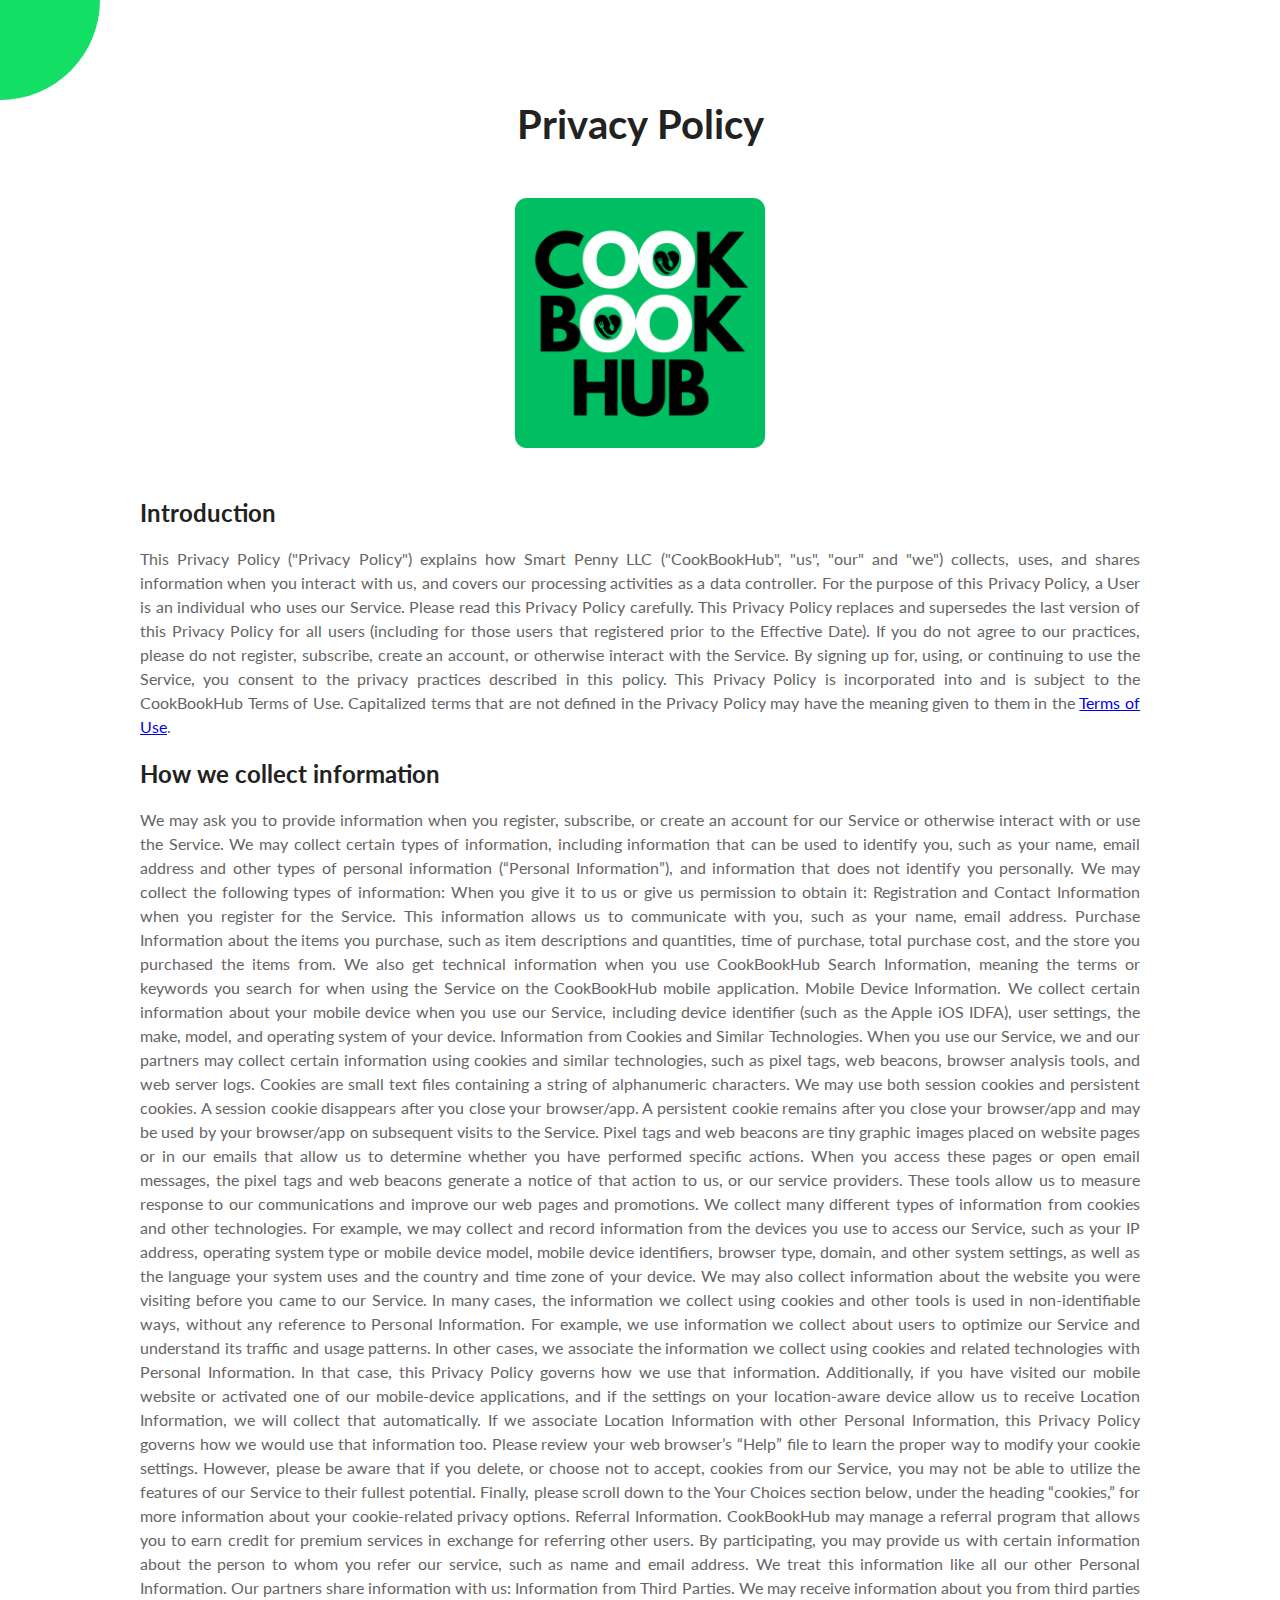
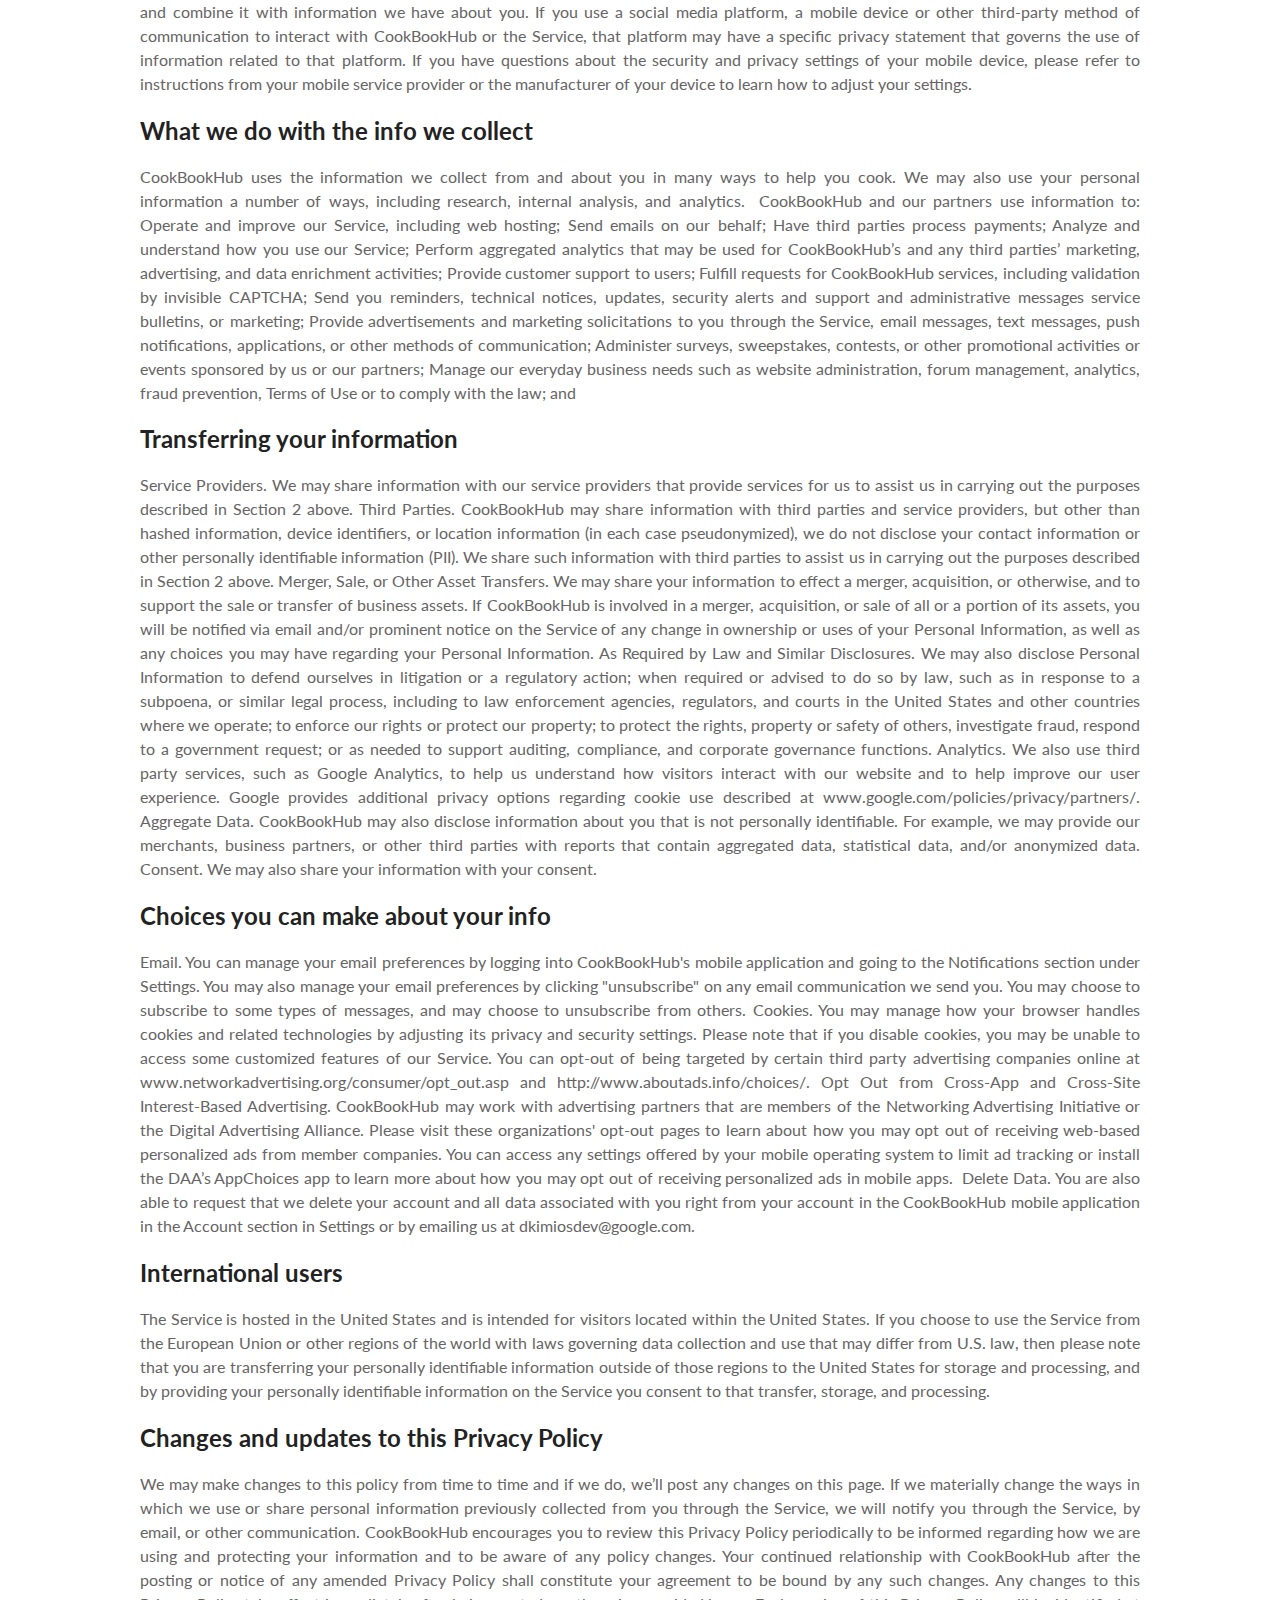
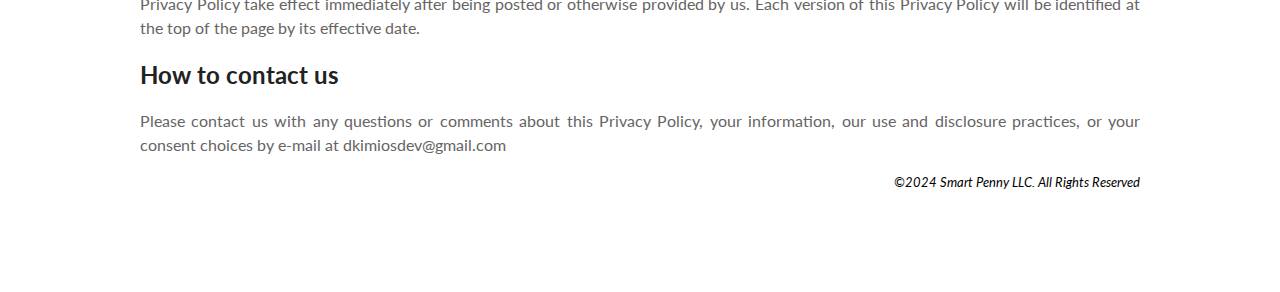
==== policy.html @ c8c92d71 "initial commit" ====
<!DOCTYPE html>
<html lang="en">

<head>
    <meta charset="UTF-8">
    <meta http-equiv="X-UA-Compatible" content="IE=edge">
    <meta name="viewport" content="width=device-width, initial-scale=1.0">
    <title>policy</title>
    <link rel="stylesheet" href="https://cdnjs.cloudflare.com/ajax/libs/font-awesome/5.14.0/css/all.min.css"
        integrity="sha512-1PKOgIY59xJ8Co8+NE6FZ+LOAZKjy+KY8iq0G4B3CyeY6wYHN3yt9PW0XpSriVlkMXe40PTKnXrLnZ9+fkDaog=="
        crossorigin="anonymous" />
    <link rel="stylesheet" href="style.css">
</head>

<body>
    <div class="container">
        <div class="circle-container">
            <div class="circle">
                <button id="close">
                    <i class="fas fa-times"></i>
                </button>
                <button id="open">
                    <i class="fas fa-bars"></i>
                </button>
            </div>
        </div>

        <div class="content">
            <h1 id="title">Privacy Policy</h1>
            <img id="image" src="images/logo.png" alt="image1">
            
            <h2 id="policy">Introduction</h2> 
            <p>This Privacy Policy ("Privacy Policy") explains how Smart Penny LLC ("CookBookHub", "us", "our" and "we") collects, uses, and shares information when you interact with us, and covers our processing activities as a data controller. For the purpose of this Privacy Policy, a User is an individual who uses our Service.
                Please read this Privacy Policy carefully. This Privacy Policy replaces and supersedes the last version of this Privacy Policy for all users (including for those users that registered prior to the Effective Date). If you do not agree to our practices, please do not register, subscribe, create an account, or otherwise interact with the Service. By signing up for, using, or continuing to use the Service, you consent to the privacy practices described in this policy.
                This Privacy Policy is incorporated into and is subject to the CookBookHub Terms of Use. Capitalized terms that are not defined in the Privacy Policy may have the meaning given to them in the <a href="./terms.html" title="Contact"> Terms of Use</a>.
            </p>

            <h2>How we collect information</h2>

            <p>We may ask you to provide information when you register, subscribe, or create an account for our Service or otherwise interact with or use the Service. We may collect certain types of information, including information that can be used to identify you, such as your name, email address and other types of personal information (“Personal Information”), and information that does not identify you personally. We may collect the following types of information:
                When you give it to us or give us permission to obtain it:
                Registration and Contact Information when you register for the Service. This information allows us to communicate with you, such as your name, email address. 
                Purchase Information about the items you purchase, such as item descriptions and quantities, time of purchase, total purchase cost, and the store you purchased the items from.‍
                We also get technical information when you use CookBookHub
                Search Information, meaning the terms or keywords you search for when using the Service on the CookBookHub mobile application.
                Mobile Device Information. We collect certain information about your mobile device when you use our Service, including device identifier (such as the Apple iOS IDFA), user settings, the make, model, and operating system of your device. 
                Information from Cookies and Similar Technologies. When you use our Service, we and our partners may collect certain information using cookies and similar technologies, such as pixel tags, web beacons, browser analysis tools, and web server logs. Cookies are small text files containing a string of alphanumeric characters. We may use both session cookies and persistent cookies. A session cookie disappears after you close your browser/app. A persistent cookie remains after you close your browser/app and may be used by your browser/app on subsequent visits to the Service. Pixel tags and web beacons are tiny graphic images placed on website pages or in our emails that allow us to determine whether you have performed specific actions. When you access these pages or open email messages, the pixel tags and web beacons generate a notice of that action to us, or our service providers. These tools allow us to measure response to our communications and improve our web pages and promotions.
                
                We collect many different types of information from cookies and other technologies. For example, we may collect and record information from the devices you use to access our Service, such as your IP address, operating system type or mobile device model, mobile device identifiers, browser type, domain, and other system settings, as well as the language your system uses and the country and time zone of your device. We may also collect information about the website you were visiting before you came to our Service.
                
                In many cases, the information we collect using cookies and other tools is used in non-identifiable ways, without any reference to Personal Information. For example, we use information we collect about users to optimize our Service and understand its traffic and usage patterns. In other cases, we associate the information we collect using cookies and related technologies with Personal Information. In that case, this Privacy Policy governs how we use that information. Additionally, if you have visited our mobile website or activated one of our mobile-device applications, and if the settings on your location-aware device allow us to receive Location Information, we will collect that automatically. If we associate Location Information with other Personal Information, this Privacy Policy governs how we would use that information too.
                
                Please review your web browser’s “Help” file to learn the proper way to modify your cookie settings. However, please be aware that if you delete, or choose not to accept, cookies from our Service, you may not be able to utilize the features of our Service to their fullest potential. Finally, please scroll down to the Your Choices section below, under the heading “cookies,” for more information about your cookie-related privacy options.
                Referral Information. CookBookHub may manage a referral program that allows you to earn credit for premium services in exchange for referring other users. By participating, you may provide us with certain information about the person to whom you refer our service, such as name and email address. We treat this information like all our other Personal Information.
                Our partners share information with us:
                Information from Third Parties. We may receive information about you from third parties and combine it with information we have about you.
                
                If you use a social media platform, a mobile device or other third-party method of communication to interact with CookBookHub or the Service, that platform may have a specific privacy statement that governs the use of information related to that platform. If you have questions about the security and privacy settings of your mobile device, please refer to instructions from your mobile service provider or the manufacturer of your device to learn how to adjust your settings.
                </p>

                <h2>‍What we do with the info we collect</h2>
                <p>CookBookHub uses the information we collect from and about you in many ways to help you cook. We may also use your personal information a number of ways, including research, internal analysis, and analytics.
                    ‍
                    CookBookHub and our partners use information to:
                    Operate and improve our Service, including web hosting;
                    Send emails on our behalf;
                    Have third parties process payments;
                    Analyze and understand how you use our Service;
                    Perform aggregated analytics that may be used for CookBookHub’s and any third parties’ marketing, advertising, and data enrichment activities;
                    Provide customer support to users;
                    Fulfill requests for CookBookHub services, including validation by invisible CAPTCHA;
                    Send you reminders, technical notices, updates, security alerts and support and administrative messages service bulletins, or marketing;
                    Provide advertisements and marketing solicitations to you through the Service, email messages, text messages, push notifications, applications, or other methods of communication;
                    Administer surveys, sweepstakes, contests, or other promotional activities or events sponsored by us or our partners;
                    Manage our everyday business needs such as website administration, forum management, analytics, fraud prevention, Terms of Use or to comply with the law; and
                    </p>

                    <h2>Transferring your information</h2>
                    <p>Service Providers. We may share information with our service providers that provide services for us to assist us in carrying out the purposes described in Section 2 above.


                        Third Parties. CookBookHub may share information with third parties and service providers, but other than hashed information, device identifiers, or location information (in each case pseudonymized), we do not disclose your contact information or other personally identifiable information (PII). We share such information with third parties to assist us in carrying out the purposes described in Section 2 above.
                        
                        
                        Merger, Sale, or Other Asset Transfers. We may share your information to effect a merger, acquisition, or otherwise, and to support the sale or transfer of business assets. If CookBookHub is involved in a merger, acquisition, or sale of all or a portion of its assets, you will be notified via email and/or prominent notice on the Service of any change in ownership or uses of your Personal Information, as well as any choices you may have regarding your Personal Information.
                        
                        
                        As Required by Law and Similar Disclosures. We may also disclose Personal Information to defend ourselves in litigation or a regulatory action; when required or advised to do so by law, such as in response to a subpoena, or similar legal process, including to law enforcement agencies, regulators, and courts in the United States and other countries where we operate; to enforce our rights or protect our property; to protect the rights, property or safety of others, investigate fraud, respond to a government request; or as needed to support auditing, compliance, and corporate governance functions.
                        
                        
                        Analytics. We also use third party services, such as Google Analytics, to help us understand how visitors interact with our website and to help improve our user experience. Google provides additional privacy options regarding cookie use described at www.google.com/policies/privacy/partners/.
                        
                        
                        Aggregate Data. CookBookHub may also disclose information about you that is not personally identifiable. For example, we may provide our merchants, business partners, or other third parties with reports that contain aggregated data, statistical data, and/or anonymized data.
                        Consent. We may also share your information with your consent.
                        </p>

                        <h2>Choices you can make about your info‍</h2>
                        <p>Email. You can manage your email preferences by logging into CookBookHub's mobile application and going to the Notifications section under Settings. You may also manage your email preferences by clicking "unsubscribe" on any email communication we send you. You may choose to subscribe to some types of messages, and may choose to unsubscribe from others.
                            ‍Cookies. You may manage how your browser handles cookies and related technologies by adjusting its privacy and security settings. Please note that if you disable cookies, you may be unable to access some customized features of our Service. You can opt-out of being targeted by certain third party advertising companies online at www.networkadvertising.org/consumer/opt_out.asp and http://www.aboutads.info/choices/.
                            Opt Out from Cross-App and Cross-Site Interest-Based Advertising. CookBookHub may work with advertising partners that are members of the Networking Advertising Initiative or the Digital Advertising Alliance. Please visit these organizations' opt-out pages to learn about how you may opt out of receiving web-based personalized ads from member companies. You can access any settings offered by your mobile operating system to limit ad tracking or install the DAA’s AppChoices app to learn more about how you may opt out of receiving personalized ads in mobile apps.
                            ‍
                            Delete Data. You are also able to request that we delete your account and all data associated with you right from your account in the CookBookHub mobile application in the Account section in Settings or by emailing us at dkimiosdev@google.com.‍
                        </p>

                        <h2>‍‍International users</h2>
                        <p>The Service is hosted in the United States and is intended for visitors located within the United States. If you choose to use the Service from the European Union or other regions of the world with laws governing data collection and use that may differ from U.S. law, then please note that you are transferring your personally identifiable information outside of those regions to the United States for storage and processing, and by providing your personally identifiable information on the Service you consent to that transfer, storage, and processing.
                        </p>

                        <h2>Changes and updates to this Privacy Policy</h2>
                        <p>We may make changes to this policy from time to time and if we do, we’ll post any changes on this page. If we materially change the ways in which we use or share personal information previously collected from you through the Service, we will notify you through the Service, by email, or other communication.
                            CookBookHub encourages you to review this Privacy Policy periodically to be informed regarding how we are using and protecting your information and to be aware of any policy changes. Your continued relationship with CookBookHub after the posting or notice of any amended Privacy Policy shall constitute your agreement to be bound by any such changes.
                            Any changes to this Privacy Policy take effect immediately after being posted or otherwise provided by us. Each version of this Privacy Policy will be identified at the top of the page by its effective date.
                        </p>

                        <h2> How to contact us</h2>
                        <p>Please contact us with any questions or comments about this Privacy Policy, your information, our use and disclosure practices, or your consent choices by e-mail at dkimiosdev@gmail.com 
                        </p>

                        <p id="privacy-policy-footer">©2024 Smart Penny LLC. All Rights Reserved</p>

        </div>
    </div>

    <nav>
        <ul>
            <li><i class="fas fa-home">  <a href="./index.html" title="Home"> Home </a> </i></li>
            <li><i class="fas fa-user-alt"> <a href="./about.html" title="About"> About </a> </i></li>
            <li><i class="fas fa-envelope"> <a href="./contact.html" title="Contact"> Contact </a> </i></li>
        </ul>
    </nav>
    
    <script src="script.js"></script>
</body>

</html>
---- style.css ----
@import url('https://fonts.googleapis.com/css?family=Lato&display=swap');

* {
  box-sizing: border-box;
}

body {
  font-family: 'Lato', sans-serif;
  align-items: center;
  background-color: #333;
  color: #222;
  overflow-x: hidden;
  margin: 0;
}

.container {
  background-color: #ffffff;
  transform-origin: top left;
  transition: transform 0.5s linear;
  width: 100vw;
  min-height: 100vh;
  padding: 50px;
}

.container.show-nav {
  transform: rotate(-20deg);
}

.circle-container {
  position: fixed;
  top: -100px;
  left: -100px;
}

.circle {
  background-color: #13df65;
  height: 200px;
  width: 200px;
  border-radius: 50%;
  position: relative;
  transition: transform 0.5s linear;
}

.container.show-nav .circle {
  transform: rotate(-70deg);
}

.circle button {
  cursor: pointer;
  position: absolute;
  top: 50%;
  left: 50%;
  height: 100px;
  background: transparent;
  border: 0;
  font-size: 26px;
  color: #fff;
}

.circle button:focus {
  outline: none;
}

.circle button#open {
  left: 60%;
}

.content {
  text-align: justify;
}

.container img#image {
  display: block;
  margin: 50px;
  margin-left: auto;
  margin-right: auto;
  width: 250px;
}

.circle button#close {
  top: 60%;
  transform: rotate(90deg);
  transform-origin: top left;
}

.container.show-nav + nav li {
  transform: translateX(0);
  transition-delay: 0.3s;
}

nav {
  position: fixed;
  bottom: 40px;
  left: 0;
  z-index: 100;
}

nav ul {
  list-style-type: none;
  padding-left: 30px;
}

nav ul li {
  text-transform: uppercase;
  color: #fff;
  margin: 40px 0;
  transform: translateX(-100%);
  transition: transform 0.4s ease-in;
}

nav ul li i {
  font-size: 20px;
  margin-right: 10px;
}

nav ul li + li {
  margin-left: 15px;
  transform: translateX(-150%);
}

nav ul li + li + li {
  margin-left: 30px;
  transform: translateX(-200%);
}

nav a{
  color: #fafafa;
  text-decoration: none;
  transition: all 0.5s;
}

nav a:hover {
  color: #FF7979;
  font-weight: bold;
}

.content img {
  max-width: 100%;
}

.content {
  max-width: 1000px;
  margin: 50px auto;
}

.content h1 {
  margin: 0;
  text-align: center;
}

.content small {
  color: #555;
  font-style: italic;
}

.content p {
  color: #666464;
  line-height: 1.5;
}

#footer2 {
  position: absolute;
  bottom: 50px;
  right: 100px;
  font-style: italic;
  font-size: small;
  color: black;
}

#contact {
  font-size: 25px !important;
  font-style: normal;
  text-align: center;
}

mark {
  background-color: white;
  font-weight: bold;
  font-style: italic;
}

#title {
  font-size: 40px !important;
}

#policy {
  text-align: left;
}

#privacy-policy-footer {
  text-align: right;
  font-style: italic;
  font-size: small;
  color: black;
}

#footer-left {
  position: absolute;
  bottom: 50px;
  left: 100px;
  font-style: italic;
  font-size: small;
  color: black;
}

.container2 {
  display: flex;
  max-width: 1000px;
  margin: 50px auto
}

.panel {
  background-size: auto 100%;
  background-position: center;
  background-repeat: no-repeat;
  height: 50vh!important;
  border-radius: 20px;
  color: #2dd33b;
  cursor: pointer;
  flex: 0.5;
  margin: 10px;
  position: relative;
  transition: flex 0.7s ease-in;
}

.panel.active {
  flex: 5; 
}

.panel.inactive {
  filter: blur(3px);
}


@media(max-width: 480px) {
  .container2 {
    width: 50vw;
  }

  .panel:nth-of-type(4),
  .panel:nth-of-type(5) {
    display: none;
  }
}
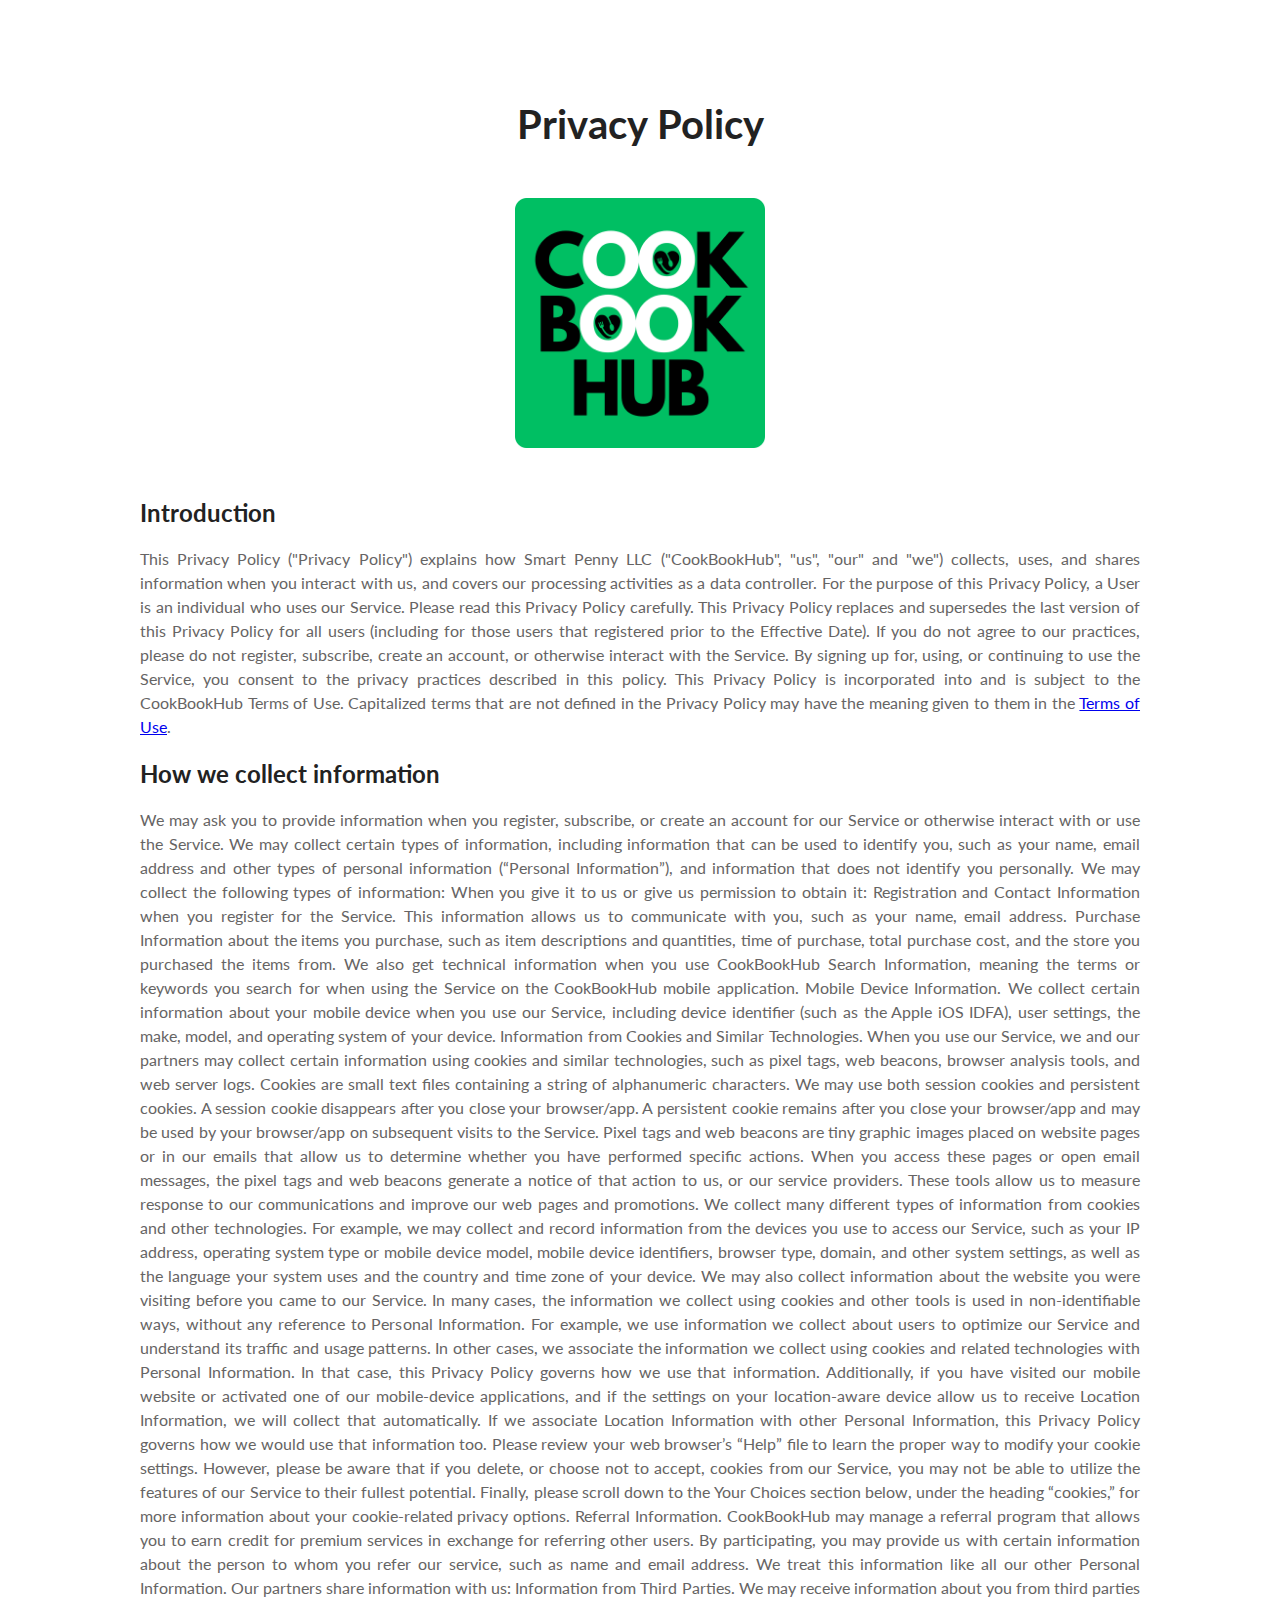
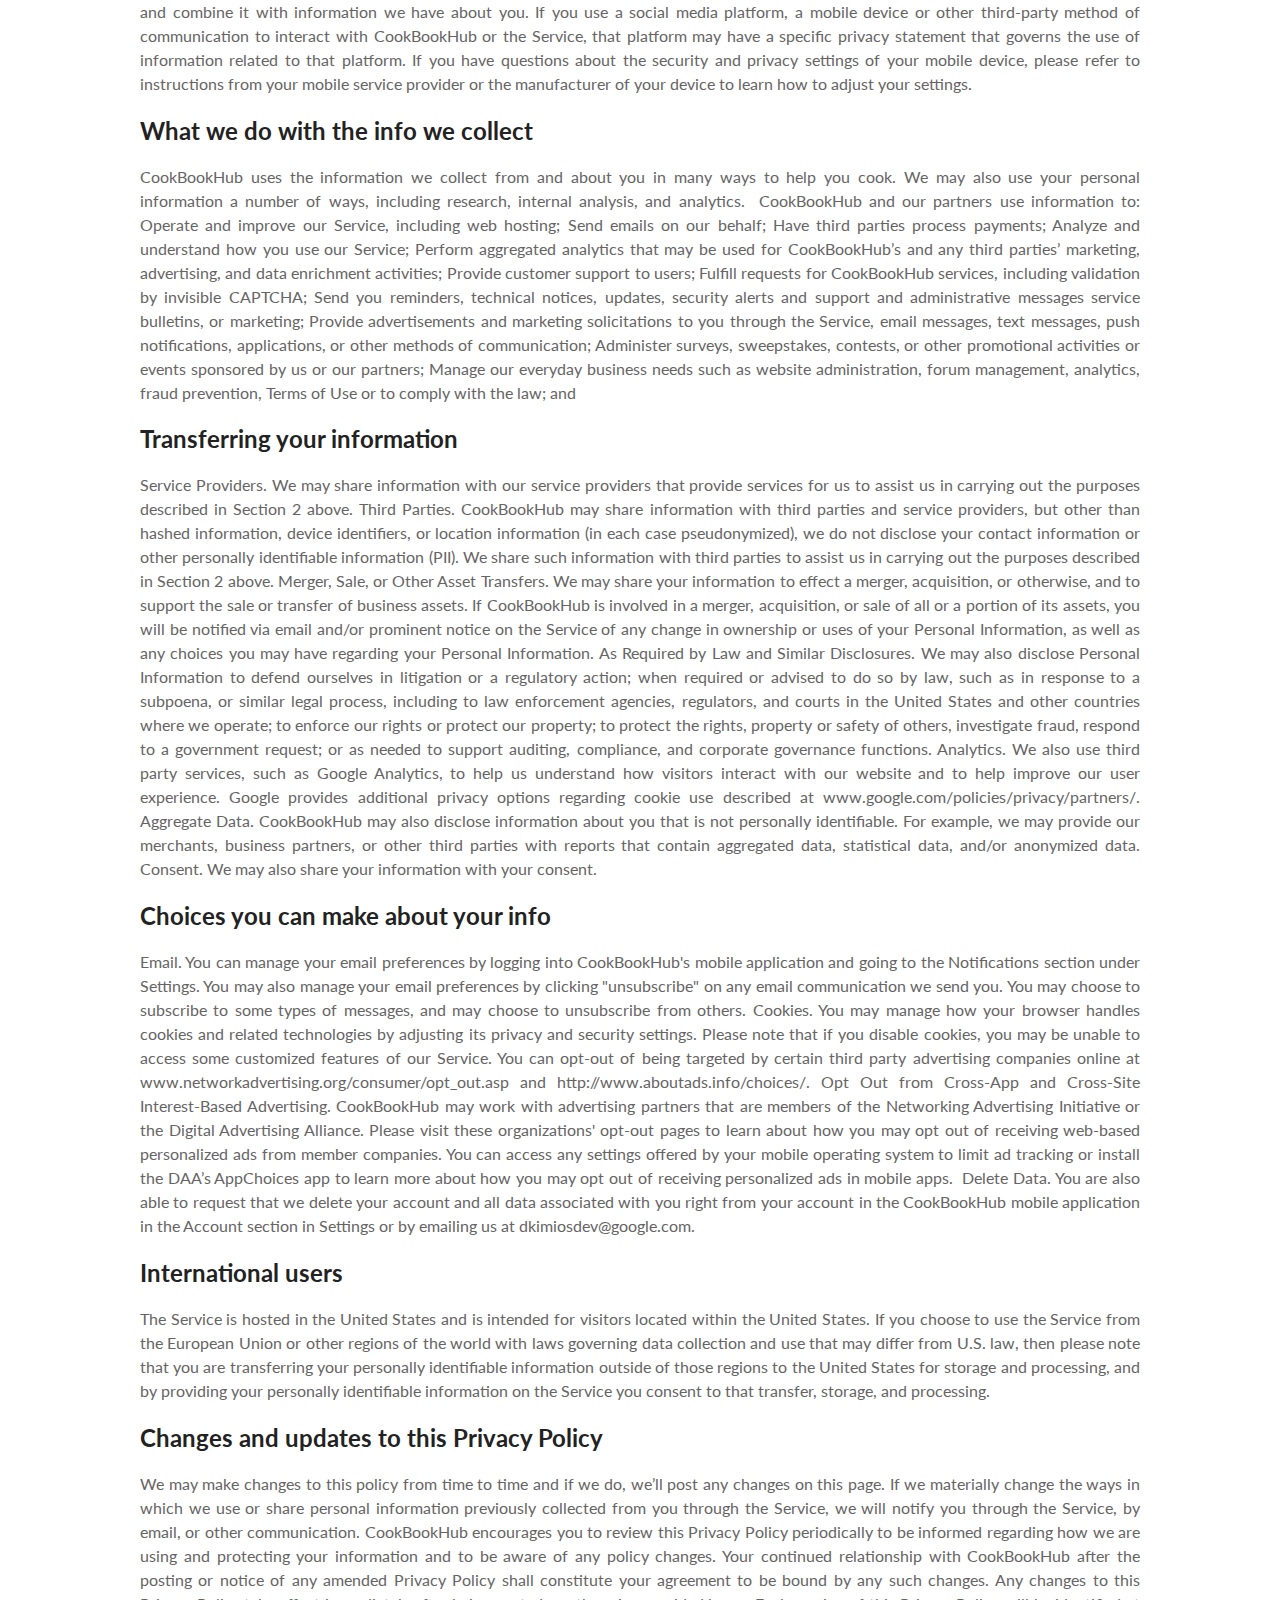
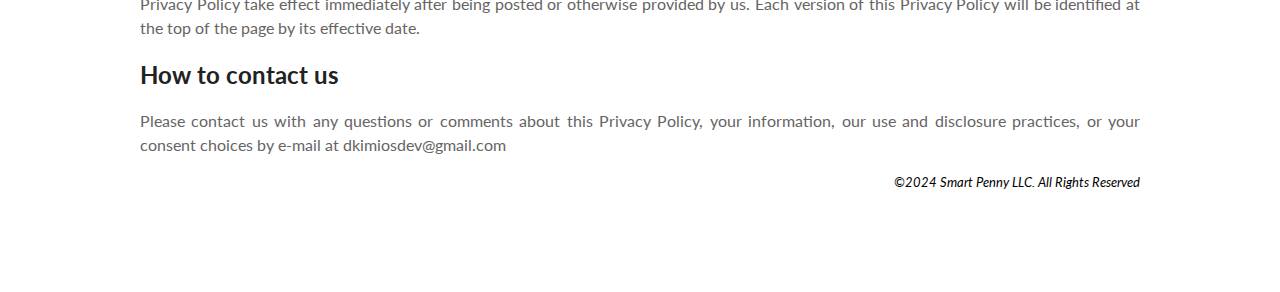
==== commit 4307f73b: "fix bug" ====
--- a/policy.html
+++ b/policy.html
@@ -15,14 +15,14 @@
 <body>
     <div class="container">
         <div class="circle-container">
-            <div class="circle">
+            <!-- <div class="circle">
                 <button id="close">
                     <i class="fas fa-times"></i>
                 </button>
                 <button id="open">
                     <i class="fas fa-bars"></i>
                 </button>
-            </div>
+            </div> -->
         </div>
 
         <div class="content">
@@ -122,13 +122,13 @@
         </div>
     </div>
 
-    <nav>
+    <!-- <nav>
         <ul>
             <li><i class="fas fa-home">  <a href="./index.html" title="Home"> Home </a> </i></li>
             <li><i class="fas fa-user-alt"> <a href="./about.html" title="About"> About </a> </i></li>
             <li><i class="fas fa-envelope"> <a href="./contact.html" title="Contact"> Contact </a> </i></li>
         </ul>
-    </nav>
+    </nav> -->
     
     <script src="script.js"></script>
 </body>
